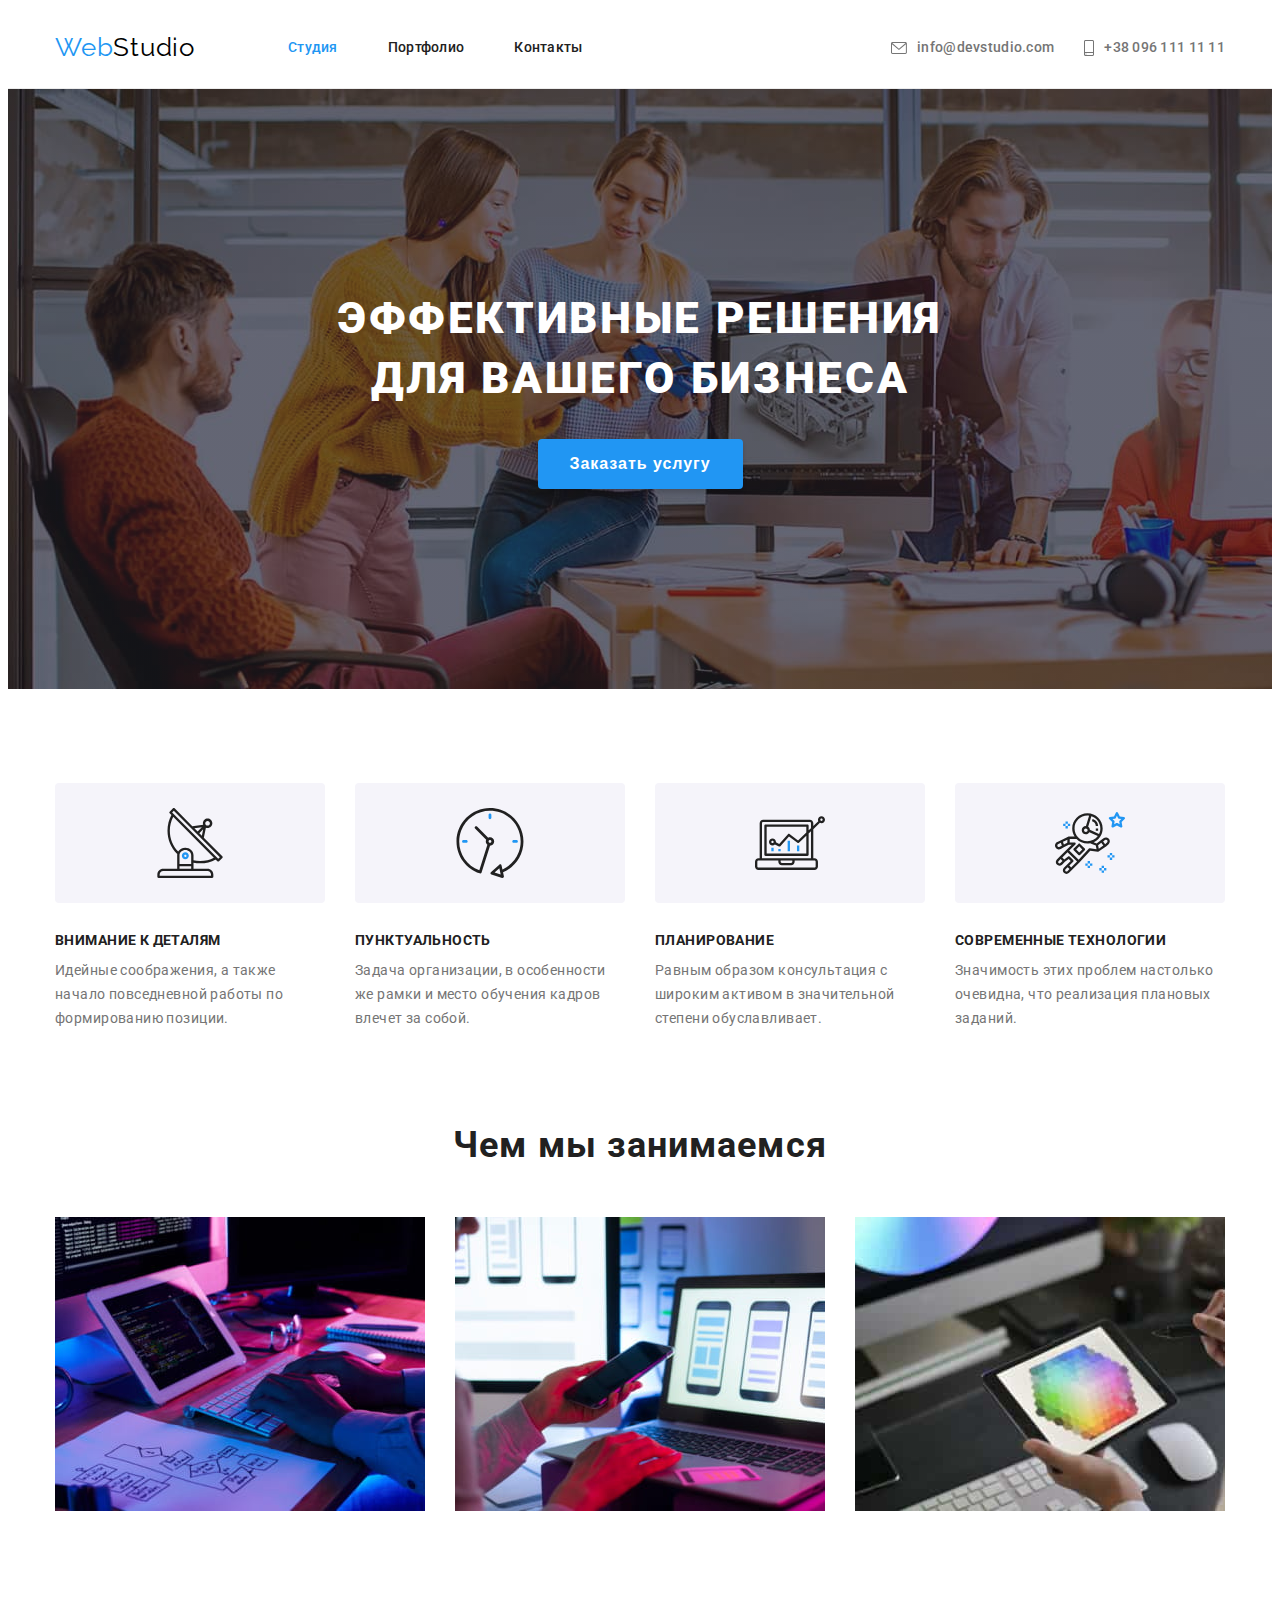
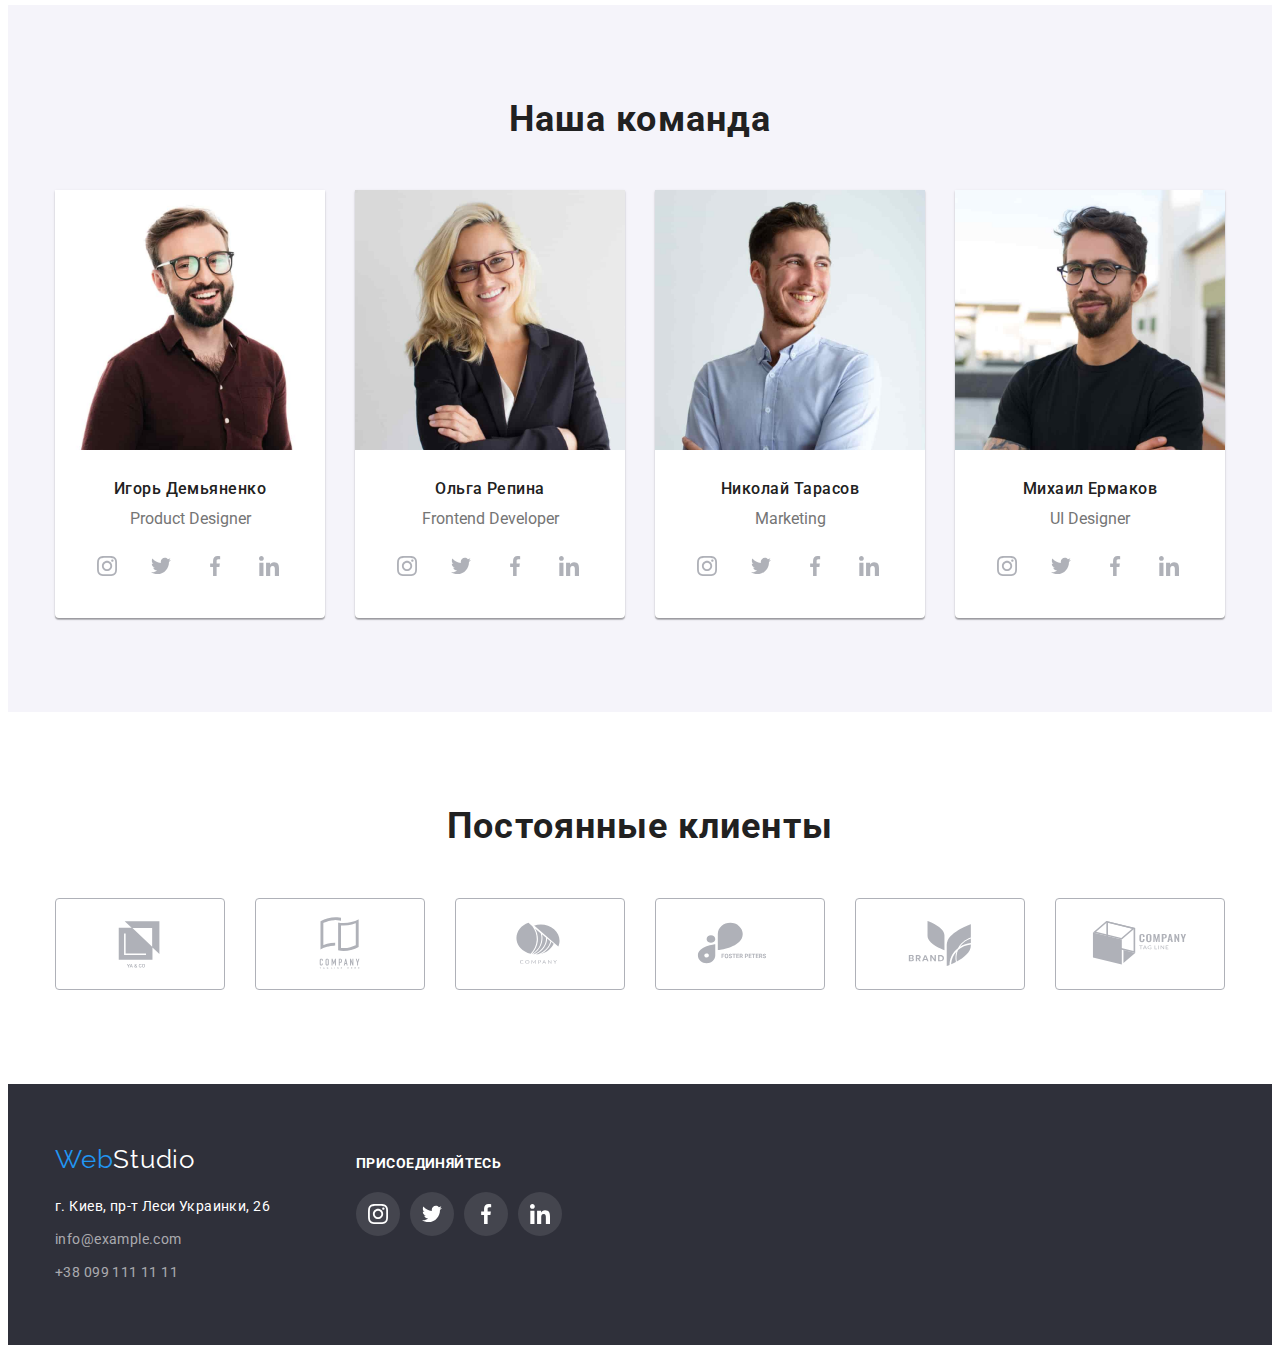
==== index.html @ 5584ccf8 "скопировал из дз 4" ====
<!DOCTYPE html>
<html lang="ru">

<head>
    <meta charset="UTF-8">
    <meta http-equiv="X-UA-Compatible" content="IE=edge">
    <meta name="viewport" content="width=  , initial-scale=1.0">
    <title>WebStudio - главная</title>
    <link rel="preconnect" href="https://fonts.gstatic.com">
    <link
        href="https://fonts.googleapis.com/css2?family=Raleway:wght@700&family=Roboto:wght@400;500;700;900&display=swap"
        rel="stylesheet">
    <link rel="stylesheet" href="https://cdnjs.cloudflare.com/ajax/libs/modern-normalize/1.0.0/modern-normalize.min.css"
        integrity="sha512-ISS7cAi1PEhQ8jnbJpJZMd29NlhNj4AWYyLOSp2CE/CsHxTCu+r+t0D2yoJudVrd0/8fTVPUVDzY5Tvli75u/g=="
        crossorigin="anonymous" />
    <link rel="stylesheet" href="./css/style.css">
</head>

<body>
    <header class="header">
        <div class="container header-content">
            <nav class="nav-header">
                <a href="" class="logo"><span class="logo-web">Web</span>Studio</a>
                <ul class="pages">
                    <li class="item"><a href="" class="page-link current">Студия</a></li>
                    <li class="item"><a href="./page/portfolio.html" class="page-link">Портфолио</a></li>
                    <li class="item"><a href="" class="page-link">Контакты</a></li>
                </ul>
            </nav>
            <ul class="contacts">
                <li class="contacts-item">
                    <a href="mailto:info@devstudio.com" class="contact-link">
                        <svg class="contact-icon" width="16" height="12">
                            <use href="./images/symbol-defs.svg#envelope"></use>
                        </svg>
                        info@devstudio.com</a>
                </li>
                <li class="contacts-item">
                    <a href="tel:+380961111111" class="contact-link">
                        <svg class="contact-icon" width="10" height="16">
                            <use href="./images/symbol-defs.svg#smartphone"></use>
                        </svg>
                        +38 096 111 11 11</a>
                </li>
            </ul>
        </div>

    </header>

    <main>
        <section class="section-hero">
            <div class="container">
                <h1 class="hero-title">Эффективные решения<br>для вашего бизнеса</h1>
                <button type="button" class="button">Заказать услугу</button>
            </div>
        </section>

        <section class="section">
            <div class="container">
                <ul class="features-list">
                    <li class="features-content">
                        <div class="features-thumb">
                            <svg class="icon-features" width="70" height="70">
                                <use href="./images/symbol-defs.svg#antenna"></use>
                            </svg>
                        </div>
                        <h3 class="features-title">Внимание к деталям</h3>
                        <p class="features-text">Идейные соображения, а также начало повседневной работы по формированию
                            позиции.</p>
                    </li>
                    <li class="features-content">
                        <div class="features-thumb">
                            <svg class="icon-features" width="70" height="70">
                                <use href="./images/symbol-defs.svg#clock"></use>
                            </svg>
                        </div>
                        <h3 class="features-title">Пунктуальность</h3>
                        <p class="features-text">Задача организации, в особенности же рамки и место обучения кадров
                            влечет
                            за собой.</p>
                    </li>
                    <li class="features-content">
                        <div class="features-thumb">
                            <svg class="icon-features" width="70" height="70">
                                <use href="./images/symbol-defs.svg#diagram"></use>
                            </svg>
                        </div>
                        <h3 class="features-title">Планирование</h3>
                        <p class="features-text">Равным образом консультация с широким активом в значительной степени
                            обуславливает.</p>
                    </li>
                    <li class="features-content">
                        <div class="features-thumb">
                            <svg class="icon-features" width="70" height="70">
                                <use href="./images/symbol-defs.svg#astronaut"></use>
                            </svg>
                        </div>
                        <h3 class="features-title">Современные технологии</h3>
                        <p class="features-text">Значимость этих проблем настолько очевидна, что реализация плановых
                            заданий.</p>
                    </li>
                </ul>
            </div>
        </section>

        <section class="section-works">
            <div class="container">
                <h2 class="section-title">Чем мы занимаемся</h2>
                <div class="works"><img src="./images/box1.jpg" alt="программист пишет код" width="370">
                    <img src="./images/box2.jpg" alt="разработчик выбирает дизайн приложения" width="370">
                    <img src="./images/box3.jpg" alt="дизайнер подбирает цвет" width="370">
                </div>
            </div>
        </section>

        <section class="section-team">
            <div class="container">
                <h2 class="section-title">Наша команда</h2>
                <ul class="team">
                    <li class="card">
                        <img src="./images/img.jpg" alt="фото" width="270">
                        <div class="team-content">
                            <h3 class="teammate">Игорь Демьяненко</h3>
                            <p>Product Designer</p>
                            <ul class="social-list">
                                <li class="social-item">
                                    <a href="" class="social-link">
                                        <svg class="social-icon" width="20" height="20">
                                            <use href="./images/symbol-defs.svg#instagram"></use>
                                        </svg>
                                    </a>
                                </li>
                                <li class="social-item">
                                    <a href="" class="social-link">
                                        <svg class="social-icon" width="20" height="20">
                                            <use href="./images/symbol-defs.svg#twitter"></use>
                                        </svg>
                                    </a>
                                </li>
                                <li class="social-item">
                                    <a href="" class="social-link">
                                        <svg class="social-icon" width="20" height="20">
                                            <use href="./images/symbol-defs.svg#facebook"></use>
                                        </svg>
                                    </a>
                                </li>
                                <li class="social-item">
                                    <a href="" class="social-link">
                                        <svg class="social-icon" width="20" height="20">
                                            <use href="./images/symbol-defs.svg#linkedin"></use>
                                        </svg>
                                    </a>
                                </li>
                            </ul>
                        </div>
                    </li>

                    <li class="card">
                        <img src="./images/img(1).jpg" alt="фото" width="270">
                        <div class="team-content">
                            <h3 class="teammate">Ольга Репина</h3>
                            <p>Frontend Developer</p>
                            <ul class="social-list">
                                <li class="social-item">
                                    <a href="" class="social-link">
                                        <svg class="social-icon" width="20" height="20">
                                            <use href="./images/symbol-defs.svg#instagram"></use>
                                        </svg>
                                    </a>
                                </li>
                                <li class="social-item">
                                    <a href="" class="social-link">
                                        <svg class="social-icon" width="20" height="20">
                                            <use href="./images/symbol-defs.svg#twitter"></use>
                                        </svg>
                                    </a>
                                </li>
                                <li class="social-item">
                                    <a href="" class="social-link">
                                        <svg class="social-icon" width="20" height="20">
                                            <use href="./images/symbol-defs.svg#facebook"></use>
                                        </svg>
                                    </a>
                                </li>
                                <li class="social-item">
                                    <a href="" class="social-link">
                                        <svg class="social-icon" width="20" height="20">
                                            <use href="./images/symbol-defs.svg#linkedin"></use>
                                        </svg>
                                    </a>
                                </li>
                            </ul>
                        </div>

                    </li>

                    <li class="card">
                        <img src="./images/img(2).jpg" alt="фото" width="270">
                        <div class="team-content">
                            <h3 class="teammate">Николай Тарасов</h3>
                            <p>Marketing</p>
                            <ul class="social-list">
                                <li class="social-item">
                                    <a href="" class="social-link">
                                        <svg class="social-icon" width="20" height="20">
                                            <use href="./images/symbol-defs.svg#instagram"></use>
                                        </svg>
                                    </a>
                                </li>
                                <li class="social-item">
                                    <a href="" class="social-link">
                                        <svg class="social-icon" width="20" height="20">
                                            <use href="./images/symbol-defs.svg#twitter"></use>
                                        </svg>
                                    </a>
                                </li>
                                <li class="social-item">
                                    <a href="" class="social-link">
                                        <svg class="social-icon" width="20" height="20">
                                            <use href="./images/symbol-defs.svg#facebook"></use>
                                        </svg>
                                    </a>
                                </li>
                                <li class="social-item">
                                    <a href="" class="social-link">
                                        <svg class="social-icon" width="20" height="20">
                                            <use href="./images/symbol-defs.svg#linkedin"></use>
                                        </svg>
                                    </a>
                                </li>
                            </ul>
                        </div>

                    </li>

                    <li class="card">
                        <img src="./images/img(3).jpg" alt="фото" width="270">
                        <div class="team-content">
                            <h3 class="teammate">Михаил Ермаков</h3>
                            <p>UI Designer</p>
                            <ul class="social-list">
                                <li class="social-item">
                                    <a href="" class="social-link">
                                        <svg class="social-icon" width="20" height="20">
                                            <use href="./images/symbol-defs.svg#instagram"></use>
                                        </svg>
                                    </a>
                                </li>
                                <li class="social-item">
                                    <a href="" class="social-link">
                                        <svg class="social-icon" width="20" height="20">
                                            <use href="./images/symbol-defs.svg#twitter"></use>
                                        </svg>
                                    </a>
                                </li>
                                <li class="social-item">
                                    <a href="" class="social-link">
                                        <svg class="social-icon" width="20" height="20">
                                            <use href="./images/symbol-defs.svg#facebook"></use>
                                        </svg>
                                    </a>
                                </li>
                                <li class="social-item">
                                    <a href="" class="social-link">
                                        <svg class="social-icon" width="20" height="20">
                                            <use href="./images/symbol-defs.svg#linkedin"></use>
                                        </svg>
                                    </a>
                                </li>
                            </ul>
                        </div>

                    </li>
                </ul>
            </div>
        </section>

        <section class="section">
            <div class="container">
                <h2 class="section-title">Постоянные клиенты</h2>
                <ul class="clients-list">
                    <li>
                        <a class="client-link" href="">
                            <svg class="client-icon">
                                <use href="./images/symbol-defs.svg#logo1"></use>
                            </svg>
                        </a>
                    </li>
                    <li>
                        <a class="client-link" href="">
                            <svg class="client-icon">
                                <use href="./images/symbol-defs.svg#logo2"></use>
                            </svg>
                        </a>
                    </li>
                    <li>
                        <a class="client-link" href="">
                            <svg class="client-icon">
                                <use href="./images/symbol-defs.svg#logo3"></use>
                            </svg>
                        </a>
                    </li>
                    <li>
                        <a class="client-link" href="">
                            <svg class="client-icon">
                                <use href="./images/symbol-defs.svg#logo4"></use>
                            </svg>
                        </a>
                    </li>
                    <li>
                        <a class="client-link" href="">
                            <svg class="client-icon">
                                <use href="./images/symbol-defs.svg#logo5"></use>
                            </svg>
                        </a>
                    </li>
                    <li>
                        <a class="client-link" href="">
                            <svg class="client-icon">
                                <use href="./images/symbol-defs.svg#logo6"></use>
                            </svg>
                        </a>
                    </li>
                </ul>
            </div>
        </section>

    </main>

    <footer class="footer">
        <div class="container footer-container">
            <div>
                <a href="" class="logo-footer"><span class="logo-web">Web</span>Studio</a>
                <address class="address-section">
                    <ul class="address-list">
                        <li>г. Киев, пр-т Леси Украинки, 26</li>
                        <li><a href="mailto:info@example.com" class="address-link">info@example.com</a></li>
                        <li><a href="tel:+380991111111" class="address-link">+38 099 111 11 11</a></li>
                    </ul>
                
                </address>
            </div>
            
            <div>
                <p class="social-text">присоединяйтесь</p>
                <ul class="social-list-footer">
                    <li class="social-item">
                        <a href="" class="social-link-footer">
                            <svg class="social-icon" width="20" height="20">
                                <use href="./images/symbol-defs.svg#instagram"></use>
                            </svg>
                        </a>
                    </li>
                    <li class="social-item">
                        <a href="" class="social-link-footer">
                            <svg class="social-icon" width="20" height="20">
                                <use href="./images/symbol-defs.svg#twitter"></use>
                            </svg>
                        </a>
                    </li>
                    <li class="social-item">
                        <a href="" class="social-link-footer">
                            <svg class="social-icon" width="20" height="20">
                                <use href="./images/symbol-defs.svg#facebook"></use>
                            </svg>
                        </a>
                    </li>
                    <li class="social-item">
                        <a href="" class="social-link-footer">
                            <svg class="social-icon" width="20" height="20">
                                <use href="./images/symbol-defs.svg#linkedin"></use>
                            </svg>
                        </a>
                    </li>
                </ul>
            </div>
        </div>
    </footer>

</body>

</html>
---- css/style.css ----
:root {
  --title-text-color: #212121;
  --main-text-color: #757575;
  --accent-color: #2196f3;
  --background-color: #2f303a;
  --secondary-text-color: #ffffff;
  --background-icon-color: #f5f4fa;
}

html {
  box-sizing: border-box;
}
*,
*::after,
*::before {
  box-sizing: inherit;
}

body {
  font-family: 'Roboto', sans-serif;
  color: var(--main-text-color);
  background-color: var(--secondary-text-color);
}

h1,
h2,
h3,
h4,
h5,
h6,
p {
  margin-top: 0;
  margin-bottom: 0;
}

ul {
  list-style: none;
  padding-left: 0;
  margin: 0;
}

img {
  display: block;
  max-width: 100%;
  height: auto;
}

.container {
  width: 1200px;
  padding-left: 15px;
  padding-right: 15px;
  margin-left: auto;
  margin-right: auto;
}

.section,
.section-team,
.section-hero {
  padding-top: 94px;
  padding-bottom: 94px;
}

/* ШАПКА */

.header {
  border-bottom: 1px solid #ececec;
}
.header-content {
  display: flex;
  align-items: center;
}

.nav-header {
  display: flex;
  align-items: center;
}

.logo {
  padding-top: 24px;
  padding-bottom: 25px;
  margin-right: 93px;
  font-family: Raleway;
  font-size: 26px;
  line-height: 1.2;
  letter-spacing: 0.03em;
  color: black;
  text-decoration: none;
}

.logo-footer {
  font-family: Raleway;
  font-size: 26px;
  line-height: 1.2;
  letter-spacing: 0.03em;
  color: var(--secondary-text-color);
  text-decoration: none;
}

.pages {
  display: flex;
}

.item + .item {
  margin-left: 50px;
}

.contacts-item + .contacts-item {
  margin-left: 30px;
}

.page-link {
  display: block;
  padding-top: 32px;
  padding-bottom: 32px;
  font-weight: 500;
  font-size: 14px;
  line-height: 1.14;
  letter-spacing: 0.02em;
  text-decoration: none;
  color: var(--title-text-color);
}

.logo-web,
.page-link:hover,
.page-link:focus,
.page-link.current,
.contact-link:hover,
.contact-link:focus,
.contact-icon:hover,
.contact-icon:focus,
.address-link:hover,
.address-link:focus {
  color: var(--accent-color);
  fill: var(--accent-color);
}

.contacts {
  display: flex;
  margin-left: auto;
}

/* Падинги для удобного наведения */
.contact-link {
  display: flex;
  align-items: center;
  padding-top: 32px;
  padding-bottom: 32px;
  font-weight: 500;
  font-size: 14px;
  line-height: 1.14;
  letter-spacing: 0.02em;
  text-decoration: none;
  color: var(--main-text-color);
  fill: var(--main-text-color);
}

.contact-icon {
  margin-right: 10px;
}

.section-hero {
  padding-top: 200px;
  padding-bottom: 200px;
  max-width: 1600px;
  height: 600px;
  margin-left: auto;
  margin-right: auto;
  background-color: var(--background-color);
  background-image: linear-gradient(rgba(47, 48, 58, 0.4), rgba(47, 48, 58, 0.4)), url(../images/hero.jpg);
  background-repeat: no-repeat;
  background-size: cover;
  text-align: center;
}

.hero-title {
  margin-bottom: 30px;
  font-weight: 900;
  font-size: 44px;
  line-height: 1.36;
  letter-spacing: 0.06em;
  text-transform: uppercase;
  color: var(--secondary-text-color);
}

.button {
  border-radius: 4px;
  padding: 10px 32px;
  font-weight: bold;
  font-size: 16px;
  line-height: 1.87;
  cursor: pointer;
  letter-spacing: 0.06em;
  background: var(--accent-color);
  color: var(--secondary-text-color);
  box-shadow: 0px 4px 4px rgba(0, 0, 0, 0.15);
  border-style: none;
}

.features-list {
  display: flex;
  justify-content: space-between;
  list-style: none;
}

.features-text {
  font-size: 14px;
  line-height: 1.71;
  letter-spacing: 0.03em;
}

.features-content {
  width: 270px;
}

.features-thumb {
  display: flex;
  justify-content: center;
  align-items: center;
  height: 120px;
  margin-bottom: 30px;
  background-color: var(--background-icon-color);
  border-radius: 4px;
}

.icon-features {
}

.features-title {
  margin-bottom: 10px;
  font-weight: bold;
  font-size: 14px;
  line-height: 1.14;
  letter-spacing: 0.03em;
  text-transform: uppercase;

  color: var(--title-text-color);
}

.section-works {
  padding-bottom: 94px;
}

.works {
  display: flex;
  justify-content: space-between;
}

.section-title {
  margin-bottom: 50px;
  font-weight: bold;
  font-size: 36px;
  line-height: 1.16;
  text-align: center;
  letter-spacing: 0.03em;
  color: var(--title-text-color);
}

.section-team {
  background: #f5f4fa;
}

.team {
  display: flex;
  justify-content: space-between;
  list-style: none;
}

.card {
  width: 270px;
  background: #ffffff;
  box-shadow: 0px 1px 3px rgba(0, 0, 0, 0.12), 0px 1px 1px rgba(0, 0, 0, 0.14), 0px 2px 1px rgba(0, 0, 0, 0.2);
  border-radius: 0px 0px 4px 4px;
}

.team-content {
  padding: 30px;
  text-align: center;
}

.teammate {
  margin-bottom: 10px;
  font-weight: 500;
  font-size: 16px;
  line-height: 1.18;
  letter-spacing: 0.03em;
  color: var(--title-text-color);
}

.social-list {
  display: flex;
  margin-top: 16px;
}

.social-item + .social-item {
  margin-left: 10px;
}
.social-link-footer,
.social-link {
  display: flex;
  align-items: center;
  justify-content: center;
  width: 44px;
  height: 44px;
  border-radius: 50%;
  fill: #afb1b8;
  background-color: var(--secondary-text-color);
}

.social-link-footer {
  fill: var(--secondary-text-color);
  background-color: rgba(255, 255, 255, 0.1);
}

.social-link-footer:hover,
.social-link-footer:focus,
.social-link:hover,
.social-link:focus {
  fill: var(--secondary-text-color);
  background-color: var(--accent-color);
}

.clients-list {
  display: flex;
  justify-content: space-between;
}

.client-link {
  width: 170px;
  height: 92px;
  display: flex;
  justify-content: center;
  align-items: center;
  fill: #afb1b8;
  border: 1px solid #afb1b8;
  border-radius: 4px;
}

.client-link:hover,
.client-link:focus {
  border: 1px solid var(--accent-color);
  fill: var(--accent-color);
}

.client-icon {
  width: 106px;
  height: 60px;
}

/* заголовок, который нужно скрыть */
.hide {
  display: none;
}

.filters-list {
  margin-bottom: 50px;
  display: flex;
  justify-content: center;
  list-style: none;
}

.button-item + .button-item {
  margin-left: 10px;
}

.filter-button {
  padding: 6px 22px;
  font-weight: 500;
  line-height: 1.62;
  cursor: pointer;
  letter-spacing: 0.03em;
  background: #f5f4fa;
  border-radius: 4px;
  color: var(--title-text-color);
  border-style: none;
}

.filter-button + .filter-button {
  margin-left: 8px;
}

.filter-button:hover,
.filter-button:focus {
  background-color: var(--accent-color);
  color: var(--secondary-text-color);
  box-shadow: 0px 3px 1px rgba(0, 0, 0, 0.1), 0px 1px 2px rgba(0, 0, 0, 0.08), 0px 2px 2px rgba(0, 0, 0, 0.12);
}

.project-cards {
  padding: 0;
  margin: 0;
  display: flex;
  flex-wrap: wrap;
  margin-left: -30px;
  margin-top: -30px;
}

.card-item {
  flex-basis: calc((100% - 90px) / 3);
  margin-left: 30px;
  margin-top: 30px;
}

.link-card {
  display: block;
  text-decoration: none;
  border-top-left-radius: 5px;
  border-top-right-radius: 5px;
  overflow: hidden;
}

.card-title {
  font-weight: bold;
  font-size: 18px;
  line-height: 2;
  letter-spacing: 0.06em;
  color: var(--title-text-color);
}

.card-content {
  border-bottom: 1px solid #eeeeee;
  border-left: 1px solid #eeeeee;
  border-right: 1px solid #eeeeee;
  padding: 20px 24px;
}

.link-card:focus,
.link-card:hover {
  box-shadow: 0px 1px 1px rgba(0, 0, 0, 0.12), 0px 4px 4px rgba(0, 0, 0, 0.06), 1px 4px 6px rgba(0, 0, 0, 0.16);
}

.filter-title {
  font-size: 16px;
  line-height: 1.87;
  letter-spacing: 0.03em;
  color: var(--main-text-color);
}

.footer {
  padding-top: 60px;
  padding-bottom: 60px;
  background-color: var(--background-color);
}

.footer-container {
  display: flex;
  align-items: baseline;
}

.address-list {
  margin-top: 20px;
  margin-right: 70px;
  list-style: none;
  font-size: 14px;
  line-height: 1.71;
  font-style: normal;
  width: 231px;
  letter-spacing: 0.03em;
  color: var(--secondary-text-color);
}

.address-link {
  display: block;
  margin-top: 9px;
  font-size: 14px;
  line-height: 1.71;
  letter-spacing: 0.03em;
  text-decoration: none;
  color: rgba(255, 255, 255, 0.6);
}

.social-text {
  font-style: normal;
  font-weight: bold;
  font-size: 14px;
  line-height: 1.14;
  letter-spacing: 0.03em;
  text-transform: uppercase;
  color: var(--secondary-text-color);
}

.social-list-footer {
  display: flex;
  margin-top: 20px;
  list-style: none;
}
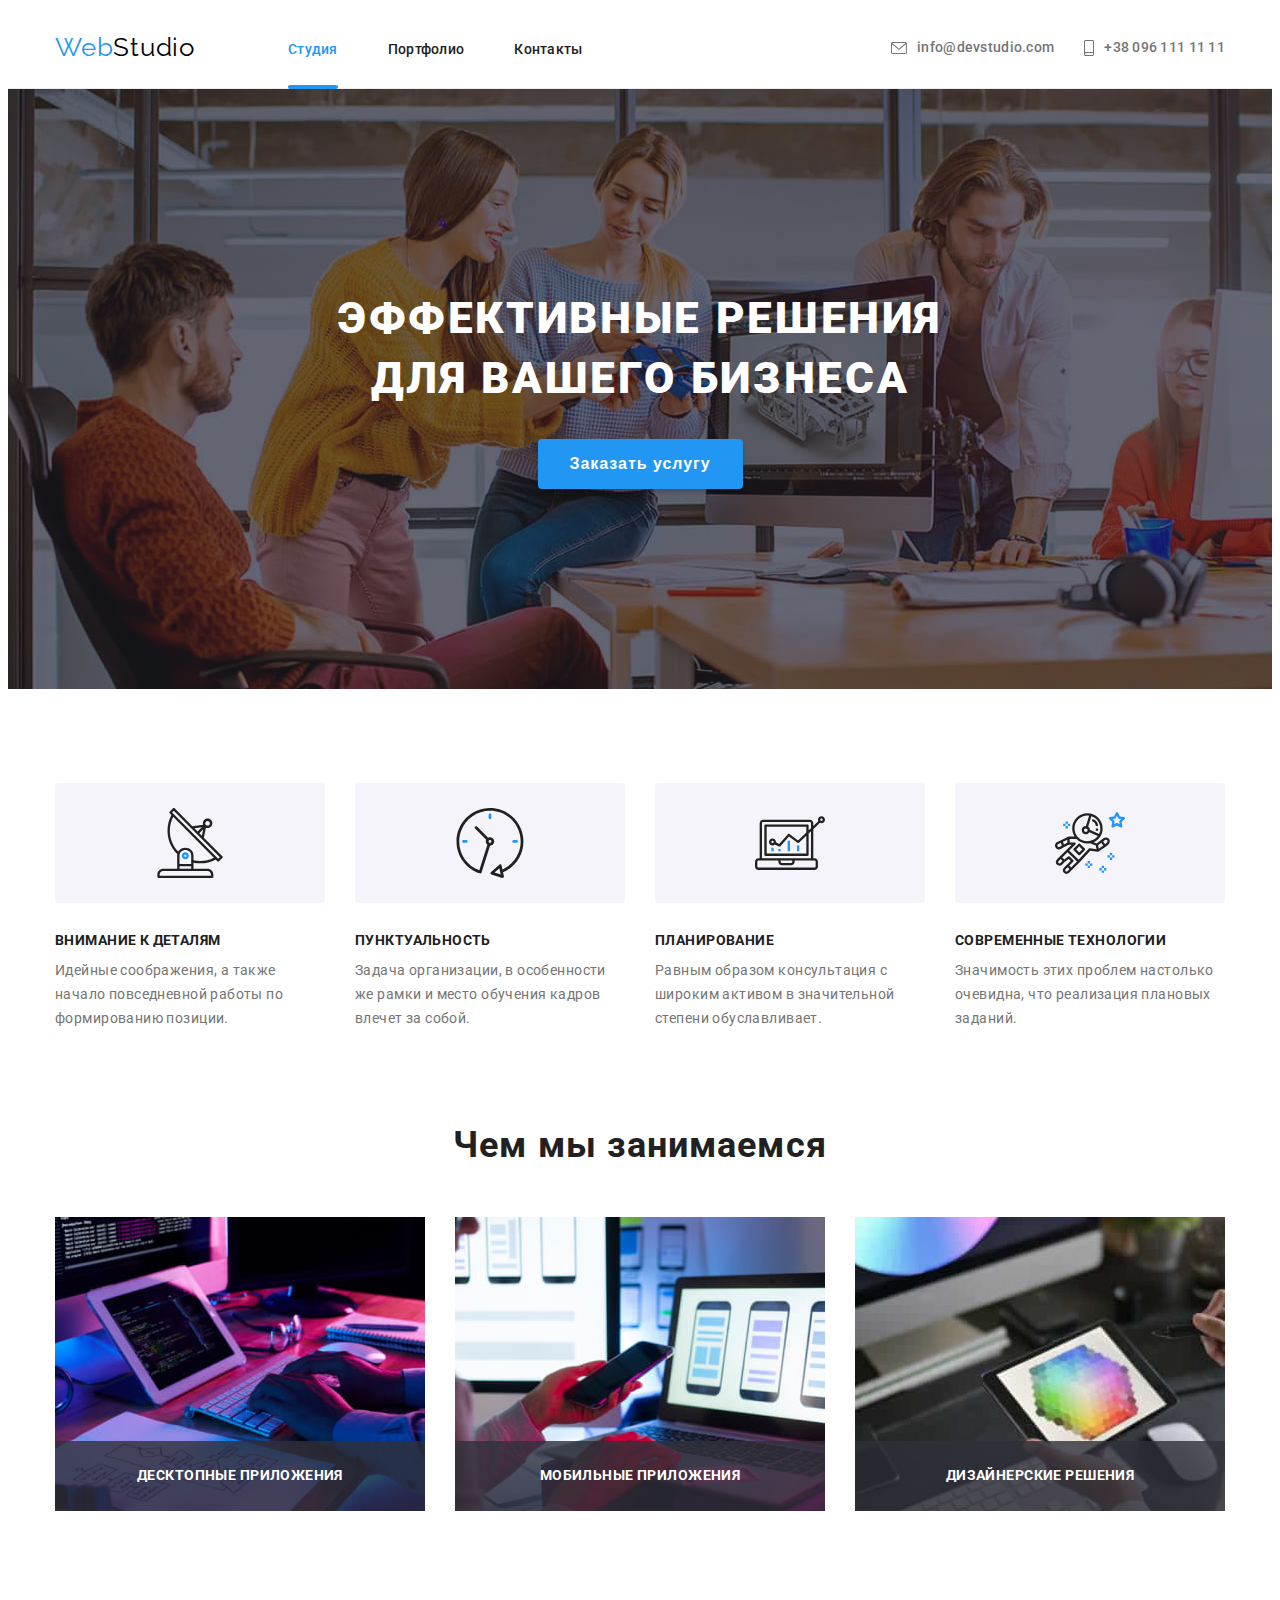
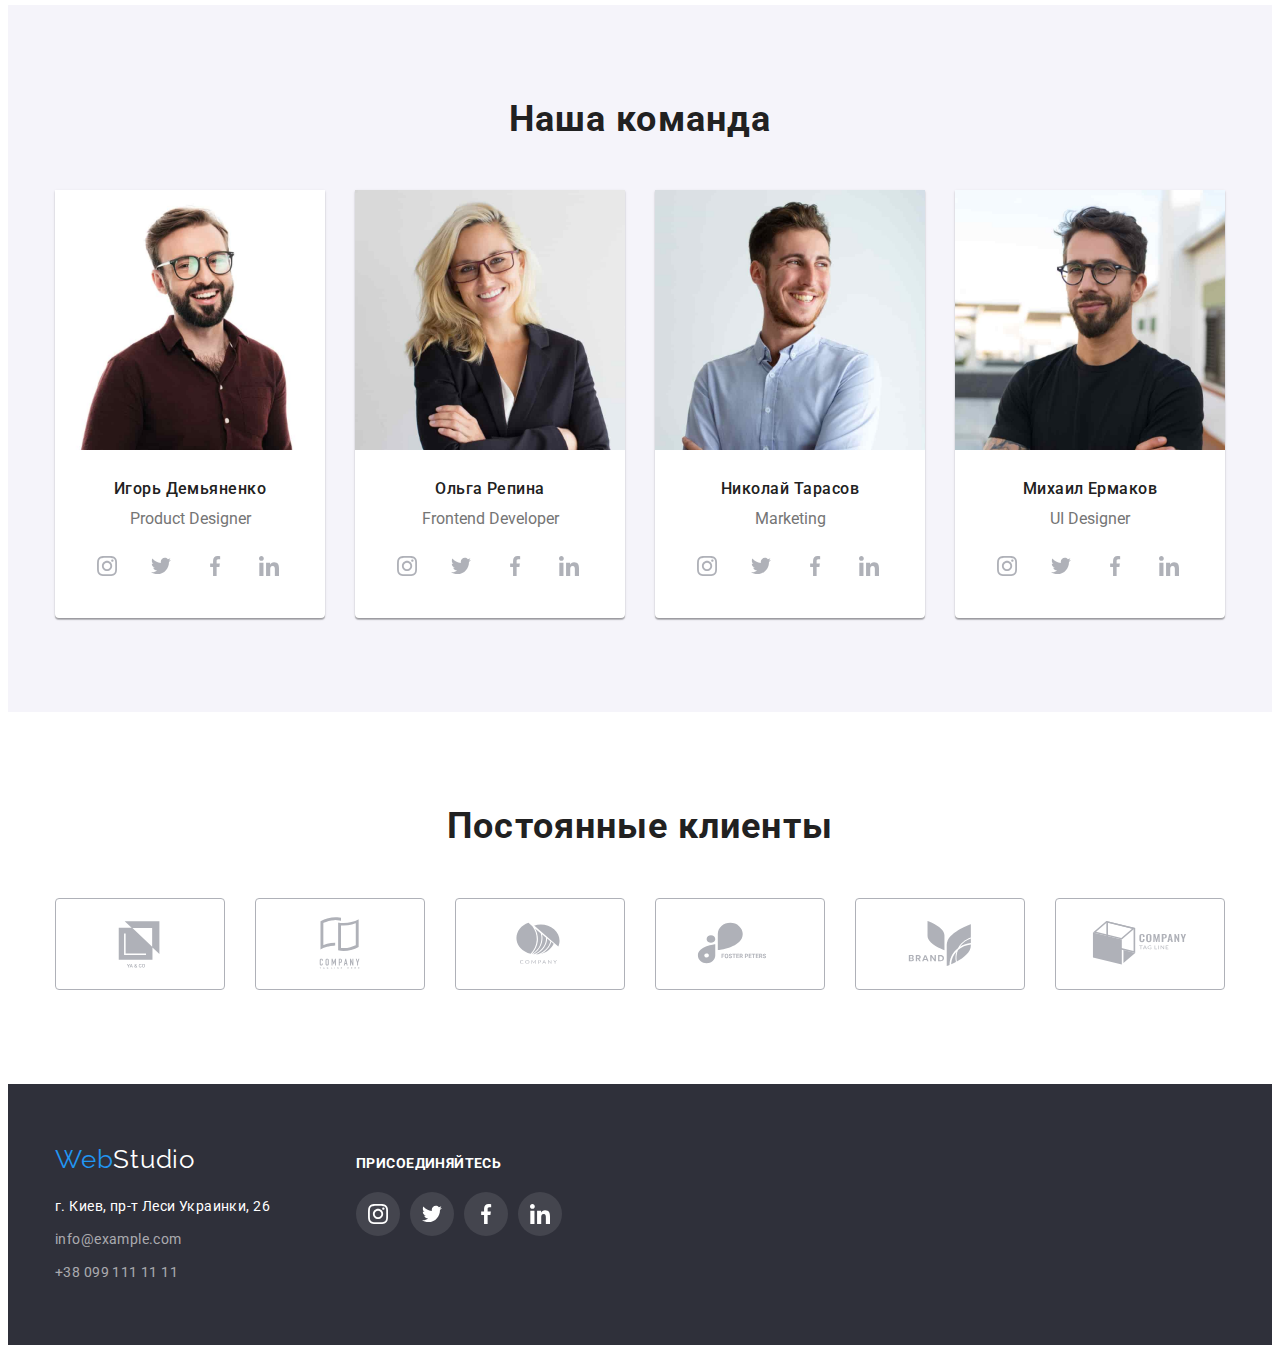
==== commit 2904a111: "save_1" ====
--- a/index.html
+++ b/index.html
@@ -1,382 +1,390 @@
 <!DOCTYPE html>
 <html lang="ru">
-
-<head>
-    <meta charset="UTF-8">
-    <meta http-equiv="X-UA-Compatible" content="IE=edge">
-    <meta name="viewport" content="width=  , initial-scale=1.0">
+  <head>
+    <meta charset="UTF-8" />
+    <meta http-equiv="X-UA-Compatible" content="IE=edge" />
+    <meta name="viewport" content="width=  , initial-scale=1.0" />
     <title>WebStudio - главная</title>
-    <link rel="preconnect" href="https://fonts.gstatic.com">
+    <link rel="preconnect" href="https://fonts.gstatic.com" />
     <link
-        href="https://fonts.googleapis.com/css2?family=Raleway:wght@700&family=Roboto:wght@400;500;700;900&display=swap"
-        rel="stylesheet">
-    <link rel="stylesheet" href="https://cdnjs.cloudflare.com/ajax/libs/modern-normalize/1.0.0/modern-normalize.min.css"
-        integrity="sha512-ISS7cAi1PEhQ8jnbJpJZMd29NlhNj4AWYyLOSp2CE/CsHxTCu+r+t0D2yoJudVrd0/8fTVPUVDzY5Tvli75u/g=="
-        crossorigin="anonymous" />
-    <link rel="stylesheet" href="./css/style.css">
-</head>
-
-<body>
+      href="https://fonts.googleapis.com/css2?family=Raleway:wght@700&family=Roboto:wght@400;500;700;900&display=swap"
+      rel="stylesheet"
+    />
+    <link
+      rel="stylesheet"
+      href="https://cdnjs.cloudflare.com/ajax/libs/modern-normalize/1.0.0/modern-normalize.min.css"
+      integrity="sha512-ISS7cAi1PEhQ8jnbJpJZMd29NlhNj4AWYyLOSp2CE/CsHxTCu+r+t0D2yoJudVrd0/8fTVPUVDzY5Tvli75u/g=="
+      crossorigin="anonymous"
+    />
+    <link rel="stylesheet" href="./css/style.css" />
+  </head>
+
+  <body>
     <header class="header">
-        <div class="container header-content">
-            <nav class="nav-header">
-                <a href="" class="logo"><span class="logo-web">Web</span>Studio</a>
-                <ul class="pages">
-                    <li class="item"><a href="" class="page-link current">Студия</a></li>
-                    <li class="item"><a href="./page/portfolio.html" class="page-link">Портфолио</a></li>
-                    <li class="item"><a href="" class="page-link">Контакты</a></li>
+      <div class="container header-content">
+        <nav class="nav-header">
+          <a href="" class="logo"><span class="logo-web">Web</span>Studio</a>
+          <ul class="pages">
+            <li class="item"><a href="" class="page-link current">Студия</a></li>
+            <li class="item"><a href="./page/portfolio.html" class="page-link">Портфолио</a></li>
+            <li class="item"><a href="" class="page-link">Контакты</a></li>
+          </ul>
+        </nav>
+        <ul class="contacts">
+          <li class="contacts-item">
+            <a href="mailto:info@devstudio.com" class="contact-link">
+              <svg class="contact-icon" width="16" height="12">
+                <use href="./images/symbol-defs.svg#envelope"></use>
+              </svg>
+              info@devstudio.com</a
+            >
+          </li>
+          <li class="contacts-item">
+            <a href="tel:+380961111111" class="contact-link">
+              <svg class="contact-icon" width="10" height="16">
+                <use href="./images/symbol-defs.svg#smartphone"></use>
+              </svg>
+              +38 096 111 11 11</a
+            >
+          </li>
+        </ul>
+      </div>
+    </header>
+
+    <main>
+      <section class="section-hero">
+        <div class="container">
+          <h1 class="hero-title">Эффективные решения<br />для вашего бизнеса</h1>
+          <button type="button" class="button">Заказать услугу</button>
+        </div>
+      </section>
+
+      <section class="section">
+        <div class="container">
+          <ul class="features-list">
+            <li class="features-content">
+              <div class="features-thumb">
+                <svg class="icon-features" width="70" height="70">
+                  <use href="./images/symbol-defs.svg#antenna"></use>
+                </svg>
+              </div>
+              <h3 class="features-title">Внимание к деталям</h3>
+              <p class="features-text">
+                Идейные соображения, а также начало повседневной работы по формированию позиции.
+              </p>
+            </li>
+            <li class="features-content">
+              <div class="features-thumb">
+                <svg class="icon-features" width="70" height="70">
+                  <use href="./images/symbol-defs.svg#clock"></use>
+                </svg>
+              </div>
+              <h3 class="features-title">Пунктуальность</h3>
+              <p class="features-text">
+                Задача организации, в особенности же рамки и место обучения кадров влечет за собой.
+              </p>
+            </li>
+            <li class="features-content">
+              <div class="features-thumb">
+                <svg class="icon-features" width="70" height="70">
+                  <use href="./images/symbol-defs.svg#diagram"></use>
+                </svg>
+              </div>
+              <h3 class="features-title">Планирование</h3>
+              <p class="features-text">
+                Равным образом консультация с широким активом в значительной степени обуславливает.
+              </p>
+            </li>
+            <li class="features-content">
+              <div class="features-thumb">
+                <svg class="icon-features" width="70" height="70">
+                  <use href="./images/symbol-defs.svg#astronaut"></use>
+                </svg>
+              </div>
+              <h3 class="features-title">Современные технологии</h3>
+              <p class="features-text">Значимость этих проблем настолько очевидна, что реализация плановых заданий.</p>
+            </li>
+          </ul>
+        </div>
+      </section>
+
+      <section class="section-works">
+        <div class="container">
+          <h2 class="section-title">Чем мы занимаемся</h2>
+          <div class="works">
+            <div class="work-thumb">
+              <img src="./images/box1.jpg" alt="программист пишет код" width="370" />
+              <p class="work-label social-text">Десктопные приложения</p>
+            </div>
+            <div class="work-thumb">
+              <img src="./images/box2.jpg" alt="разработчик выбирает дизайн приложения" width="370" />
+              <p class="work-label social-text">Мобильные приложения</p>
+            </div>
+            <div class="work-thumb">
+              <img src="./images/box3.jpg" alt="дизайнер подбирает цвет" width="370" />
+              <p class="work-label social-text">Дизайнерские решения</p>
+            </div>
+          </div>
+        </div>
+      </section>
+
+      <section class="section-team">
+        <div class="container">
+          <h2 class="section-title">Наша команда</h2>
+          <ul class="team">
+            <li class="card">
+              <img src="./images/img.jpg" alt="фото" width="270" />
+              <div class="team-content">
+                <h3 class="teammate">Игорь Демьяненко</h3>
+                <p>Product Designer</p>
+                <ul class="social-list">
+                  <li class="social-item">
+                    <a href="" class="social-link">
+                      <svg class="social-icon" width="20" height="20">
+                        <use href="./images/symbol-defs.svg#instagram"></use>
+                      </svg>
+                    </a>
+                  </li>
+                  <li class="social-item">
+                    <a href="" class="social-link">
+                      <svg class="social-icon" width="20" height="20">
+                        <use href="./images/symbol-defs.svg#twitter"></use>
+                      </svg>
+                    </a>
+                  </li>
+                  <li class="social-item">
+                    <a href="" class="social-link">
+                      <svg class="social-icon" width="20" height="20">
+                        <use href="./images/symbol-defs.svg#facebook"></use>
+                      </svg>
+                    </a>
+                  </li>
+                  <li class="social-item">
+                    <a href="" class="social-link">
+                      <svg class="social-icon" width="20" height="20">
+                        <use href="./images/symbol-defs.svg#linkedin"></use>
+                      </svg>
+                    </a>
+                  </li>
                 </ul>
-            </nav>
-            <ul class="contacts">
-                <li class="contacts-item">
-                    <a href="mailto:info@devstudio.com" class="contact-link">
-                        <svg class="contact-icon" width="16" height="12">
-                            <use href="./images/symbol-defs.svg#envelope"></use>
-                        </svg>
-                        info@devstudio.com</a>
-                </li>
-                <li class="contacts-item">
-                    <a href="tel:+380961111111" class="contact-link">
-                        <svg class="contact-icon" width="10" height="16">
-                            <use href="./images/symbol-defs.svg#smartphone"></use>
-                        </svg>
-                        +38 096 111 11 11</a>
-                </li>
+              </div>
+            </li>
+
+            <li class="card">
+              <img src="./images/img(1).jpg" alt="фото" width="270" />
+              <div class="team-content">
+                <h3 class="teammate">Ольга Репина</h3>
+                <p>Frontend Developer</p>
+                <ul class="social-list">
+                  <li class="social-item">
+                    <a href="" class="social-link">
+                      <svg class="social-icon" width="20" height="20">
+                        <use href="./images/symbol-defs.svg#instagram"></use>
+                      </svg>
+                    </a>
+                  </li>
+                  <li class="social-item">
+                    <a href="" class="social-link">
+                      <svg class="social-icon" width="20" height="20">
+                        <use href="./images/symbol-defs.svg#twitter"></use>
+                      </svg>
+                    </a>
+                  </li>
+                  <li class="social-item">
+                    <a href="" class="social-link">
+                      <svg class="social-icon" width="20" height="20">
+                        <use href="./images/symbol-defs.svg#facebook"></use>
+                      </svg>
+                    </a>
+                  </li>
+                  <li class="social-item">
+                    <a href="" class="social-link">
+                      <svg class="social-icon" width="20" height="20">
+                        <use href="./images/symbol-defs.svg#linkedin"></use>
+                      </svg>
+                    </a>
+                  </li>
+                </ul>
+              </div>
+            </li>
+
+            <li class="card">
+              <img src="./images/img(2).jpg" alt="фото" width="270" />
+              <div class="team-content">
+                <h3 class="teammate">Николай Тарасов</h3>
+                <p>Marketing</p>
+                <ul class="social-list">
+                  <li class="social-item">
+                    <a href="" class="social-link">
+                      <svg class="social-icon" width="20" height="20">
+                        <use href="./images/symbol-defs.svg#instagram"></use>
+                      </svg>
+                    </a>
+                  </li>
+                  <li class="social-item">
+                    <a href="" class="social-link">
+                      <svg class="social-icon" width="20" height="20">
+                        <use href="./images/symbol-defs.svg#twitter"></use>
+                      </svg>
+                    </a>
+                  </li>
+                  <li class="social-item">
+                    <a href="" class="social-link">
+                      <svg class="social-icon" width="20" height="20">
+                        <use href="./images/symbol-defs.svg#facebook"></use>
+                      </svg>
+                    </a>
+                  </li>
+                  <li class="social-item">
+                    <a href="" class="social-link">
+                      <svg class="social-icon" width="20" height="20">
+                        <use href="./images/symbol-defs.svg#linkedin"></use>
+                      </svg>
+                    </a>
+                  </li>
+                </ul>
+              </div>
+            </li>
+
+            <li class="card">
+              <img src="./images/img(3).jpg" alt="фото" width="270" />
+              <div class="team-content">
+                <h3 class="teammate">Михаил Ермаков</h3>
+                <p>UI Designer</p>
+                <ul class="social-list">
+                  <li class="social-item">
+                    <a href="" class="social-link">
+                      <svg class="social-icon" width="20" height="20">
+                        <use href="./images/symbol-defs.svg#instagram"></use>
+                      </svg>
+                    </a>
+                  </li>
+                  <li class="social-item">
+                    <a href="" class="social-link">
+                      <svg class="social-icon" width="20" height="20">
+                        <use href="./images/symbol-defs.svg#twitter"></use>
+                      </svg>
+                    </a>
+                  </li>
+                  <li class="social-item">
+                    <a href="" class="social-link">
+                      <svg class="social-icon" width="20" height="20">
+                        <use href="./images/symbol-defs.svg#facebook"></use>
+                      </svg>
+                    </a>
+                  </li>
+                  <li class="social-item">
+                    <a href="" class="social-link">
+                      <svg class="social-icon" width="20" height="20">
+                        <use href="./images/symbol-defs.svg#linkedin"></use>
+                      </svg>
+                    </a>
+                  </li>
+                </ul>
+              </div>
+            </li>
+          </ul>
+        </div>
+      </section>
+
+      <section class="section">
+        <div class="container">
+          <h2 class="section-title">Постоянные клиенты</h2>
+          <ul class="clients-list">
+            <li>
+              <a class="client-link" href="">
+                <svg class="client-icon">
+                  <use href="./images/symbol-defs.svg#logo1"></use>
+                </svg>
+              </a>
+            </li>
+            <li>
+              <a class="client-link" href="">
+                <svg class="client-icon">
+                  <use href="./images/symbol-defs.svg#logo2"></use>
+                </svg>
+              </a>
+            </li>
+            <li>
+              <a class="client-link" href="">
+                <svg class="client-icon">
+                  <use href="./images/symbol-defs.svg#logo3"></use>
+                </svg>
+              </a>
+            </li>
+            <li>
+              <a class="client-link" href="">
+                <svg class="client-icon">
+                  <use href="./images/symbol-defs.svg#logo4"></use>
+                </svg>
+              </a>
+            </li>
+            <li>
+              <a class="client-link" href="">
+                <svg class="client-icon">
+                  <use href="./images/symbol-defs.svg#logo5"></use>
+                </svg>
+              </a>
+            </li>
+            <li>
+              <a class="client-link" href="">
+                <svg class="client-icon">
+                  <use href="./images/symbol-defs.svg#logo6"></use>
+                </svg>
+              </a>
+            </li>
+          </ul>
+        </div>
+      </section>
+    </main>
+
+    <footer class="footer">
+      <div class="container footer-container">
+        <div>
+          <a href="" class="logo-footer"><span class="logo-web">Web</span>Studio</a>
+          <address class="address-section">
+            <ul class="address-list">
+              <li>г. Киев, пр-т Леси Украинки, 26</li>
+              <li><a href="mailto:info@example.com" class="address-link">info@example.com</a></li>
+              <li><a href="tel:+380991111111" class="address-link">+38 099 111 11 11</a></li>
             </ul>
-        </div>
-
-    </header>
-
-    <main>
-        <section class="section-hero">
-            <div class="container">
-                <h1 class="hero-title">Эффективные решения<br>для вашего бизнеса</h1>
-                <button type="button" class="button">Заказать услугу</button>
-            </div>
-        </section>
-
-        <section class="section">
-            <div class="container">
-                <ul class="features-list">
-                    <li class="features-content">
-                        <div class="features-thumb">
-                            <svg class="icon-features" width="70" height="70">
-                                <use href="./images/symbol-defs.svg#antenna"></use>
-                            </svg>
-                        </div>
-                        <h3 class="features-title">Внимание к деталям</h3>
-                        <p class="features-text">Идейные соображения, а также начало повседневной работы по формированию
-                            позиции.</p>
-                    </li>
-                    <li class="features-content">
-                        <div class="features-thumb">
-                            <svg class="icon-features" width="70" height="70">
-                                <use href="./images/symbol-defs.svg#clock"></use>
-                            </svg>
-                        </div>
-                        <h3 class="features-title">Пунктуальность</h3>
-                        <p class="features-text">Задача организации, в особенности же рамки и место обучения кадров
-                            влечет
-                            за собой.</p>
-                    </li>
-                    <li class="features-content">
-                        <div class="features-thumb">
-                            <svg class="icon-features" width="70" height="70">
-                                <use href="./images/symbol-defs.svg#diagram"></use>
-                            </svg>
-                        </div>
-                        <h3 class="features-title">Планирование</h3>
-                        <p class="features-text">Равным образом консультация с широким активом в значительной степени
-                            обуславливает.</p>
-                    </li>
-                    <li class="features-content">
-                        <div class="features-thumb">
-                            <svg class="icon-features" width="70" height="70">
-                                <use href="./images/symbol-defs.svg#astronaut"></use>
-                            </svg>
-                        </div>
-                        <h3 class="features-title">Современные технологии</h3>
-                        <p class="features-text">Значимость этих проблем настолько очевидна, что реализация плановых
-                            заданий.</p>
-                    </li>
-                </ul>
-            </div>
-        </section>
-
-        <section class="section-works">
-            <div class="container">
-                <h2 class="section-title">Чем мы занимаемся</h2>
-                <div class="works"><img src="./images/box1.jpg" alt="программист пишет код" width="370">
-                    <img src="./images/box2.jpg" alt="разработчик выбирает дизайн приложения" width="370">
-                    <img src="./images/box3.jpg" alt="дизайнер подбирает цвет" width="370">
-                </div>
-            </div>
-        </section>
-
-        <section class="section-team">
-            <div class="container">
-                <h2 class="section-title">Наша команда</h2>
-                <ul class="team">
-                    <li class="card">
-                        <img src="./images/img.jpg" alt="фото" width="270">
-                        <div class="team-content">
-                            <h3 class="teammate">Игорь Демьяненко</h3>
-                            <p>Product Designer</p>
-                            <ul class="social-list">
-                                <li class="social-item">
-                                    <a href="" class="social-link">
-                                        <svg class="social-icon" width="20" height="20">
-                                            <use href="./images/symbol-defs.svg#instagram"></use>
-                                        </svg>
-                                    </a>
-                                </li>
-                                <li class="social-item">
-                                    <a href="" class="social-link">
-                                        <svg class="social-icon" width="20" height="20">
-                                            <use href="./images/symbol-defs.svg#twitter"></use>
-                                        </svg>
-                                    </a>
-                                </li>
-                                <li class="social-item">
-                                    <a href="" class="social-link">
-                                        <svg class="social-icon" width="20" height="20">
-                                            <use href="./images/symbol-defs.svg#facebook"></use>
-                                        </svg>
-                                    </a>
-                                </li>
-                                <li class="social-item">
-                                    <a href="" class="social-link">
-                                        <svg class="social-icon" width="20" height="20">
-                                            <use href="./images/symbol-defs.svg#linkedin"></use>
-                                        </svg>
-                                    </a>
-                                </li>
-                            </ul>
-                        </div>
-                    </li>
-
-                    <li class="card">
-                        <img src="./images/img(1).jpg" alt="фото" width="270">
-                        <div class="team-content">
-                            <h3 class="teammate">Ольга Репина</h3>
-                            <p>Frontend Developer</p>
-                            <ul class="social-list">
-                                <li class="social-item">
-                                    <a href="" class="social-link">
-                                        <svg class="social-icon" width="20" height="20">
-                                            <use href="./images/symbol-defs.svg#instagram"></use>
-                                        </svg>
-                                    </a>
-                                </li>
-                                <li class="social-item">
-                                    <a href="" class="social-link">
-                                        <svg class="social-icon" width="20" height="20">
-                                            <use href="./images/symbol-defs.svg#twitter"></use>
-                                        </svg>
-                                    </a>
-                                </li>
-                                <li class="social-item">
-                                    <a href="" class="social-link">
-                                        <svg class="social-icon" width="20" height="20">
-                                            <use href="./images/symbol-defs.svg#facebook"></use>
-                                        </svg>
-                                    </a>
-                                </li>
-                                <li class="social-item">
-                                    <a href="" class="social-link">
-                                        <svg class="social-icon" width="20" height="20">
-                                            <use href="./images/symbol-defs.svg#linkedin"></use>
-                                        </svg>
-                                    </a>
-                                </li>
-                            </ul>
-                        </div>
-
-                    </li>
-
-                    <li class="card">
-                        <img src="./images/img(2).jpg" alt="фото" width="270">
-                        <div class="team-content">
-                            <h3 class="teammate">Николай Тарасов</h3>
-                            <p>Marketing</p>
-                            <ul class="social-list">
-                                <li class="social-item">
-                                    <a href="" class="social-link">
-                                        <svg class="social-icon" width="20" height="20">
-                                            <use href="./images/symbol-defs.svg#instagram"></use>
-                                        </svg>
-                                    </a>
-                                </li>
-                                <li class="social-item">
-                                    <a href="" class="social-link">
-                                        <svg class="social-icon" width="20" height="20">
-                                            <use href="./images/symbol-defs.svg#twitter"></use>
-                                        </svg>
-                                    </a>
-                                </li>
-                                <li class="social-item">
-                                    <a href="" class="social-link">
-                                        <svg class="social-icon" width="20" height="20">
-                                            <use href="./images/symbol-defs.svg#facebook"></use>
-                                        </svg>
-                                    </a>
-                                </li>
-                                <li class="social-item">
-                                    <a href="" class="social-link">
-                                        <svg class="social-icon" width="20" height="20">
-                                            <use href="./images/symbol-defs.svg#linkedin"></use>
-                                        </svg>
-                                    </a>
-                                </li>
-                            </ul>
-                        </div>
-
-                    </li>
-
-                    <li class="card">
-                        <img src="./images/img(3).jpg" alt="фото" width="270">
-                        <div class="team-content">
-                            <h3 class="teammate">Михаил Ермаков</h3>
-                            <p>UI Designer</p>
-                            <ul class="social-list">
-                                <li class="social-item">
-                                    <a href="" class="social-link">
-                                        <svg class="social-icon" width="20" height="20">
-                                            <use href="./images/symbol-defs.svg#instagram"></use>
-                                        </svg>
-                                    </a>
-                                </li>
-                                <li class="social-item">
-                                    <a href="" class="social-link">
-                                        <svg class="social-icon" width="20" height="20">
-                                            <use href="./images/symbol-defs.svg#twitter"></use>
-                                        </svg>
-                                    </a>
-                                </li>
-                                <li class="social-item">
-                                    <a href="" class="social-link">
-                                        <svg class="social-icon" width="20" height="20">
-                                            <use href="./images/symbol-defs.svg#facebook"></use>
-                                        </svg>
-                                    </a>
-                                </li>
-                                <li class="social-item">
-                                    <a href="" class="social-link">
-                                        <svg class="social-icon" width="20" height="20">
-                                            <use href="./images/symbol-defs.svg#linkedin"></use>
-                                        </svg>
-                                    </a>
-                                </li>
-                            </ul>
-                        </div>
-
-                    </li>
-                </ul>
-            </div>
-        </section>
-
-        <section class="section">
-            <div class="container">
-                <h2 class="section-title">Постоянные клиенты</h2>
-                <ul class="clients-list">
-                    <li>
-                        <a class="client-link" href="">
-                            <svg class="client-icon">
-                                <use href="./images/symbol-defs.svg#logo1"></use>
-                            </svg>
-                        </a>
-                    </li>
-                    <li>
-                        <a class="client-link" href="">
-                            <svg class="client-icon">
-                                <use href="./images/symbol-defs.svg#logo2"></use>
-                            </svg>
-                        </a>
-                    </li>
-                    <li>
-                        <a class="client-link" href="">
-                            <svg class="client-icon">
-                                <use href="./images/symbol-defs.svg#logo3"></use>
-                            </svg>
-                        </a>
-                    </li>
-                    <li>
-                        <a class="client-link" href="">
-                            <svg class="client-icon">
-                                <use href="./images/symbol-defs.svg#logo4"></use>
-                            </svg>
-                        </a>
-                    </li>
-                    <li>
-                        <a class="client-link" href="">
-                            <svg class="client-icon">
-                                <use href="./images/symbol-defs.svg#logo5"></use>
-                            </svg>
-                        </a>
-                    </li>
-                    <li>
-                        <a class="client-link" href="">
-                            <svg class="client-icon">
-                                <use href="./images/symbol-defs.svg#logo6"></use>
-                            </svg>
-                        </a>
-                    </li>
-                </ul>
-            </div>
-        </section>
-
-    </main>
-
-    <footer class="footer">
-        <div class="container footer-container">
-            <div>
-                <a href="" class="logo-footer"><span class="logo-web">Web</span>Studio</a>
-                <address class="address-section">
-                    <ul class="address-list">
-                        <li>г. Киев, пр-т Леси Украинки, 26</li>
-                        <li><a href="mailto:info@example.com" class="address-link">info@example.com</a></li>
-                        <li><a href="tel:+380991111111" class="address-link">+38 099 111 11 11</a></li>
-                    </ul>
-                
-                </address>
-            </div>
-            
-            <div>
-                <p class="social-text">присоединяйтесь</p>
-                <ul class="social-list-footer">
-                    <li class="social-item">
-                        <a href="" class="social-link-footer">
-                            <svg class="social-icon" width="20" height="20">
-                                <use href="./images/symbol-defs.svg#instagram"></use>
-                            </svg>
-                        </a>
-                    </li>
-                    <li class="social-item">
-                        <a href="" class="social-link-footer">
-                            <svg class="social-icon" width="20" height="20">
-                                <use href="./images/symbol-defs.svg#twitter"></use>
-                            </svg>
-                        </a>
-                    </li>
-                    <li class="social-item">
-                        <a href="" class="social-link-footer">
-                            <svg class="social-icon" width="20" height="20">
-                                <use href="./images/symbol-defs.svg#facebook"></use>
-                            </svg>
-                        </a>
-                    </li>
-                    <li class="social-item">
-                        <a href="" class="social-link-footer">
-                            <svg class="social-icon" width="20" height="20">
-                                <use href="./images/symbol-defs.svg#linkedin"></use>
-                            </svg>
-                        </a>
-                    </li>
-                </ul>
-            </div>
-        </div>
+          </address>
+        </div>
+
+        <div>
+          <p class="social-text">присоединяйтесь</p>
+          <ul class="social-list-footer">
+            <li class="social-item">
+              <a href="" class="social-link-footer">
+                <svg class="social-icon" width="20" height="20">
+                  <use href="./images/symbol-defs.svg#instagram"></use>
+                </svg>
+              </a>
+            </li>
+            <li class="social-item">
+              <a href="" class="social-link-footer">
+                <svg class="social-icon" width="20" height="20">
+                  <use href="./images/symbol-defs.svg#twitter"></use>
+                </svg>
+              </a>
+            </li>
+            <li class="social-item">
+              <a href="" class="social-link-footer">
+                <svg class="social-icon" width="20" height="20">
+                  <use href="./images/symbol-defs.svg#facebook"></use>
+                </svg>
+              </a>
+            </li>
+            <li class="social-item">
+              <a href="" class="social-link-footer">
+                <svg class="social-icon" width="20" height="20">
+                  <use href="./images/symbol-defs.svg#linkedin"></use>
+                </svg>
+              </a>
+            </li>
+          </ul>
+        </div>
+      </div>
     </footer>
-
-</body>
-
-</html>+  </body>
+</html>
--- a/css/style.css
+++ b/css/style.css
@@ -109,7 +109,7 @@
 }
 
 .page-link {
-  display: block;
+  position: relative;
   padding-top: 32px;
   padding-bottom: 32px;
   font-weight: 500;
@@ -118,6 +118,17 @@
   letter-spacing: 0.02em;
   text-decoration: none;
   color: var(--title-text-color);
+}
+
+.page-link.current::after {
+  content: '';
+  position: absolute;
+  bottom: 0;
+  display: block;
+  width: 100%;
+  height: 4px;
+  background-color: var(--accent-color);
+  border-radius: 2px;
 }
 
 .logo-web,
@@ -255,6 +266,22 @@
   color: var(--title-text-color);
 }
 
+.work-thumb {
+  position: relative;
+}
+
+.work-label {
+  position: absolute;
+  bottom: 0;
+  right: 0;
+  left: 0;
+  display: flex;
+  justify-content: center;
+  align-items: center;
+  height: 70px;
+  background: rgba(47, 48, 58, 0.8);
+}
+
 .section-team {
   background: #f5f4fa;
 }
@@ -405,7 +432,35 @@
   text-decoration: none;
   border-top-left-radius: 5px;
   border-top-right-radius: 5px;
+}
+
+.project-card-thumb {
+  position: relative;
   overflow: hidden;
+}
+
+.project-overlay {
+  position: absolute;
+  top: 0;
+  left: 0;
+  width: 100%;
+  height: 100%;
+  padding: 63px 24px;
+  font-size: 18px;
+  line-height: 1.56;
+  letter-spacing: 0.03em;
+  color: var(--secondary-text-color);
+  background-color: rgba(33, 150, 243, 0.9);
+  border: 1px solid #000000;
+  transform: translatey(100%);
+}
+
+.link-card:hover .project-card-thumb {
+  box-shadow: 0px 4px 4px rgba(0, 0, 0, 0.25), 0px 4px 4px rgba(0, 0, 0, 0.25);
+}
+
+.link-card:hover .project-overlay {
+  transform: translatey(0);
 }
 
 .card-title {
